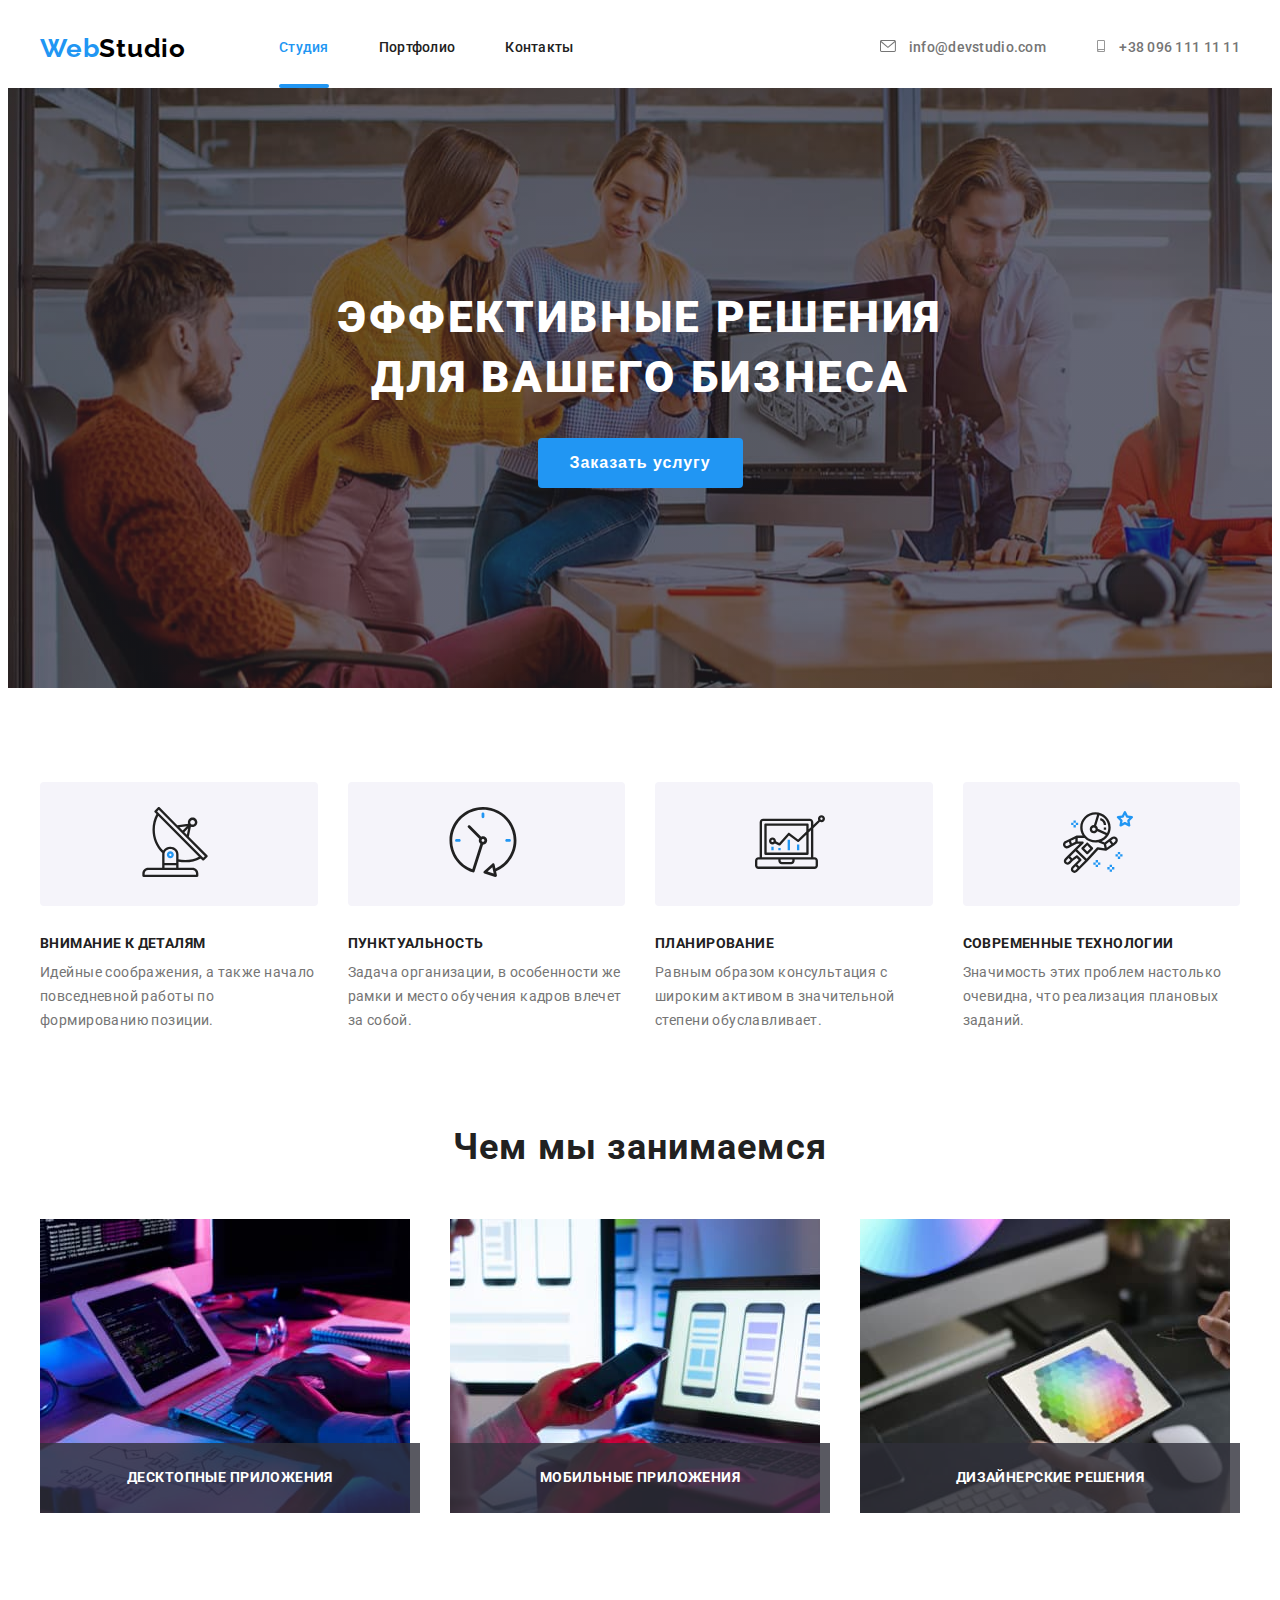
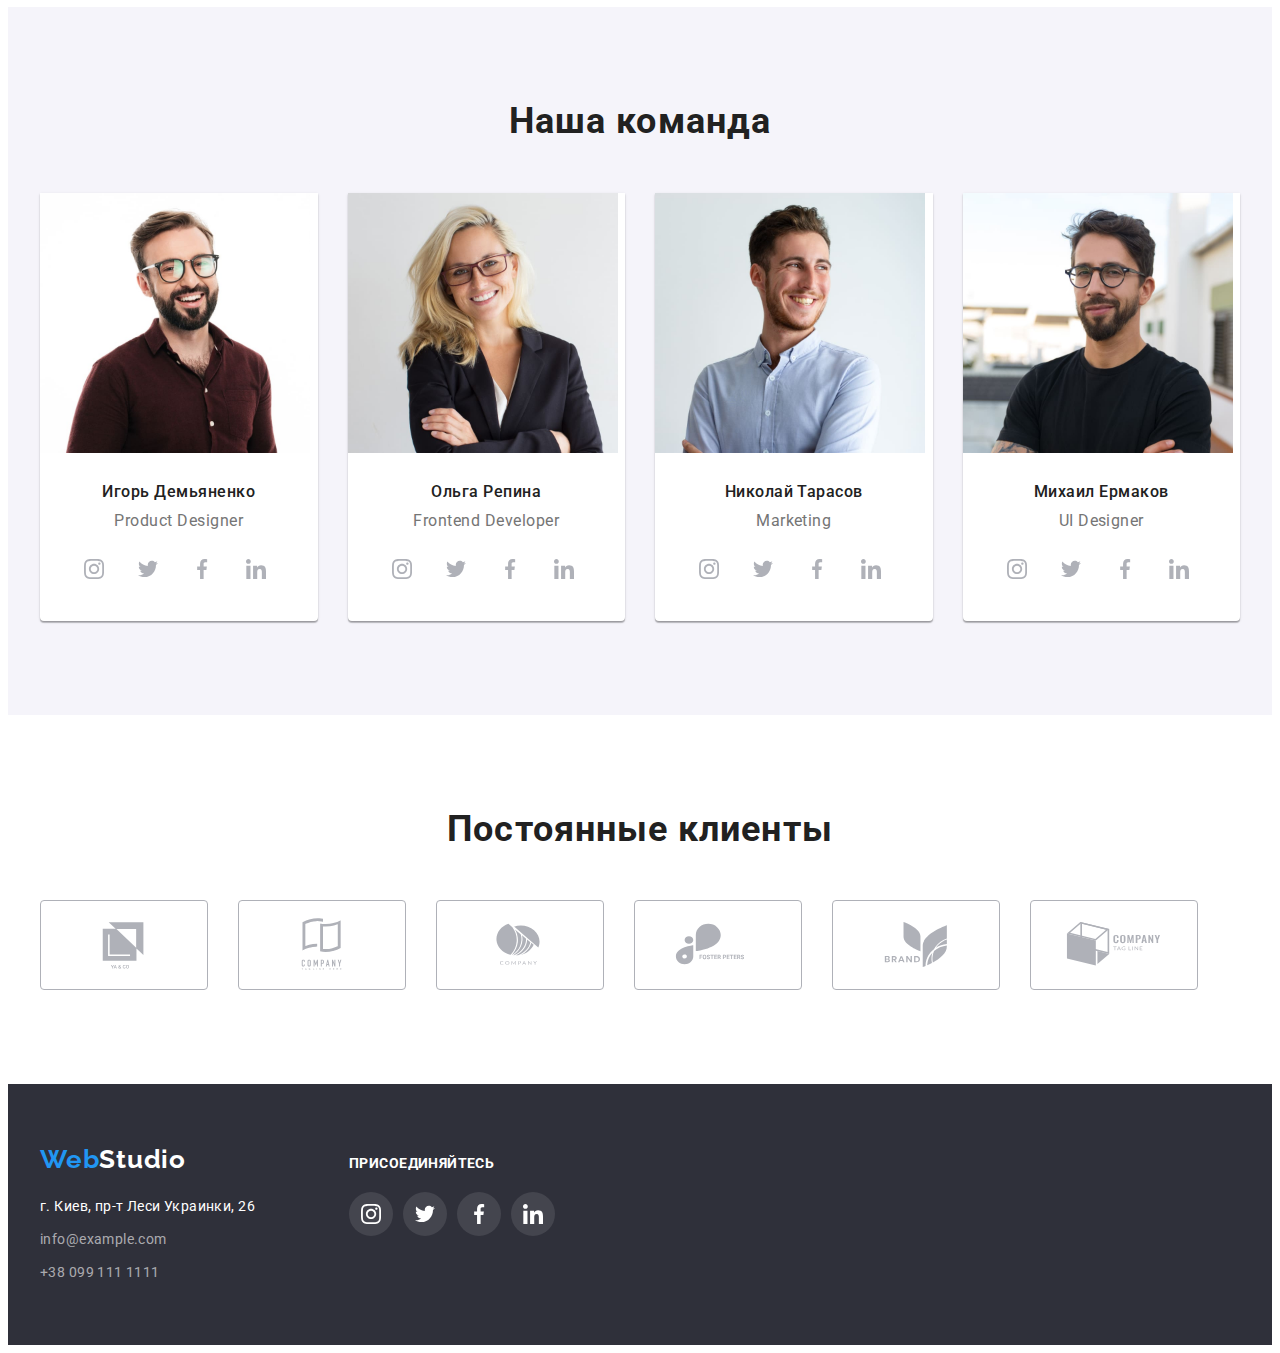
==== index.html @ bb85dee8 "hw-05-files" ====
<!DOCTYPE html>
<html lang="ru">
<head>
    <meta charset="UTF-8">
    <meta http-equiv="X-UA-Compatible" content="IE=edge">
    <meta name="viewport" content="width=device-width, initial-scale=1.0">
    <title>Document</title>
    <link rel="preconnect" href="https://fonts.googleapis.com">
    <link rel="preconnect" href="https://fonts.gstatic.com" crossorigin>
    <link href="https://fonts.googleapis.com/css2?family=Raleway:wght@700&family=Roboto:wght@400;500;700;900&display=swap"
        rel="stylesheet">
    <link rel="stylesheet" href="https://cdnjs.cloudflare.com/ajax/libs/modern-normalize/1.1.0/modern-normalize.min.css"
        integrity="sha512-wpPYUAdjBVSE4KJnH1VR1HeZfpl1ub8YT/NKx4PuQ5NmX2tKuGu6U/JRp5y+Y8XG2tV+wKQpNHVUX03MfMFn9Q=="
        crossorigin="anonymous" referrerpolicy="no-referrer" />
    <link rel="stylesheet" href="./css/styles.css">
</head>

<body>

    <header class="">
        <div class="container header-flex">
            <nav class="navigation">
                <a class="link logo logo-header" href="" lang="en"><span class="web">Web</span>Studio</a>
                <ul class="list list-nav">
                    <li class="list-nav-item"><a class="link nav-link transitions active" href="./index.html">Студия</a></li>
                    <li class="list-nav-item"><a class="link nav-link transitions" href="./portfolio.html">Портфолио</a></li>
                    <li class="list-nav-item"><a class="link nav-link transitions" href="">Контакты</a></li>
                </ul>
            </nav>
            <ul class="list list-contacts">
                <li class="list-contacts-item">
                    
                    <a class="link contacts-link transitions" href="mailto:info@devstudio.com">
                        <svg class="contacts-icon" width="16" height="12">
                            <use href="./images/sprite.svg#icon-envelope-1"></use>
                        </svg>
                        info@devstudio.com</a></li>
                <li class="list-contacts-item">
                    
                    <a class="link contacts-link transitions" href="tel:+380961111111">
                        <svg class="contacts-icon" width="10" height="12">
                            <use href="./images/sprite.svg#icon-smartphone-1"></use>
                        </svg>
                        +38 096 111 11 11</a></li>
            </ul>
        </div>
    </header>

    <main>

        <section class="hero">
            <h1 class="hero-title">Эффективные решения<br> для вашего бизнеса</h1>
            <button class="order-service" type="button" data-modal-open>Заказать услугу</button>
        </section>

        <section class="section">
            <div class="container">
                <h2 style="display:none">Особенности</h2>
                <ul class="list list-features">
                    <li class="list-features-item">
                        <div class="features-icon" >
                            <svg width="70" height="70">
                                <use href="./images/sprite.svg#icon-antenna-1-1"></use>
                            </svg>
                        </div>
                        <h3 class="list-features-title">Внимание к деталям</h3>
                        <p class="list-features-text">Идейные соображения, а также начало повседневной
                            работы по формированию позиции.</p>
                    </li>
                    <li class="list-features-item">
                        <div class="features-icon">
                            <svg width="70" height="70">
                                <use href="./images/sprite.svg#icon-clock-1-1"></use>
                            </svg>
                        </div>
                        <h3 class="list-features-title">Пунктуальность</h3>
                        <p class="list-features-text">Задача организации, в особенности же рамки
                            и место обучения кадров влечет за собой.</p>
                    </li>
                    <li class="list-features-item">
                        <div class="features-icon">
                            <svg width="70" height="70">
                                <use href="./images/sprite.svg#icon-diagram-1-1"></use>
                            </svg>
                        </div>
                        <h3 class="list-features-title">Планирование</h3>
                        <p class="list-features-text">Равным образом консультация с широким активом
                            в значительной степени обуславливает.</p>
                    </li>
                    <li class="list-features-item">
                        <div class="features-icon">
                            <svg width="70" height="70">
                                <use href="./images/sprite.svg#icon-astronaut-1-1"></use>
                            </svg>
                        </div>
                        <h3 class="list-features-title">Современные технологии</h3>
                        <p class="list-features-text">Значимость этих проблем настолько очевидна,
                            что реализация плановых заданий.</p>
                    </li>
                </ul>
            </div>
        </section>

        <section class="activities">
            <div class="container">
                <h2 class="activities-title">Чем мы занимаемся</h2>
                <ul class="list list-activities">
                    <li class="list-activities-item">
                        <img src="./images/whatwearedoing/img1.jpg" alt="Руки, котрорые пишут код"
                            width="370" height="294">
                        <div class="activities-label">Десктопные приложения</div>    
                    </li>
                    <li class="list-activities-item">
                        <img src="./images/whatwearedoing/img2.jpg" alt="Проверяют макет сайтя для телефона"
                            width="370" height="294">
                        <div class="activities-label">Мобильные приложения</div>
                    </li>
                    <li class="list-activities-item">
                        <img src="./images/whatwearedoing/img3.jpg" alt="Планшет, на котором цветной логотип"
                            width="370" height="294">
                        <div class="activities-label">Дизайнерские решения</div>
                    </li>
                </ul>
            </div>
        </section>

        <section class="ourteam section">
            <div class="container">
                <h2 class="ourteam-title">Наша команда</h2>
                <ul class="list list-ourteam">
                    <li class="list-ourteam-item">
                        <img src="./images/ourteam/img1.jpg" alt="Фото Игоря Демьяненко" width="270" height="260">
                        <h3 class="ourteam-name">Игорь Демьяненко</h3>
                        <p class="ourteam-profession" lang="en">Product Designer</p>
                        <ul class="ourteam-social-list list">
                            <li class="ourteam-social-item">
                                <a class="ourteam-social-link link transitions" href="">
                                    <svg class="ourteam-social-icon" width="20" height="20">
                                        <use class="transitions" href="./images/sprite.svg#icon-instagram-2-1"></use>
                                    </svg>
                                </a>       
                            </li>
                            <li class="ourteam-social-item">
                                <a class="ourteam-social-link link transitions" href="">
                                    <svg class="ourteam-social-icon" width="20" height="20">
                                        <use class="transitions" href="./images/sprite.svg#icon-twitter-1-1"></use>
                                    </svg>
                                </a>
                            </li>
                            <li class="ourteam-social-item">
                                <a class="ourteam-social-link link transitions" href="">
                                    <svg class="ourteam-social-icon" width="20" height="20">
                                        <use class="transitions" href="./images/sprite.svg#icon-facebook-1-1"></use>
                                    </svg>
                                </a>
                            </li>
                            <li class="ourteam-social-item">
                                <a class="ourteam-social-link link transitions" href="">
                                    <svg class="ourteam-social-icon" width="20" height="20">
                                        <use class="transitions" href="./images/sprite.svg#icon-linkedin-1-1"></use>
                                    </svg>
                                </a>
                            </li>
                        </ul>
                    </li>
                    <li class="list-ourteam-item">
                        <img src="./images/ourteam/img2.jpg" alt="Фото Ольги Репиной" width="270" height="260">
                        <h3 class="ourteam-name">Ольга Репина</h3>
                        <p class="ourteam-profession" lang="en">Frontend Developer</p>
                        <ul class="ourteam-social-list list">
                            <li class="ourteam-social-item">
                                <a class="ourteam-social-link link transitions" href="">
                                    <svg class="ourteam-social-icon" width="20" height="20">
                                        <use class="transitions" href="./images/sprite.svg#icon-instagram-2-1"></use>
                                    </svg>
                                </a>
                            </li>
                            <li class="ourteam-social-item">
                                <a class="ourteam-social-link link transitions" href="">
                                    <svg class="ourteam-social-icon" width="20" height="20">
                                        <use class="transitions" href="./images/sprite.svg#icon-twitter-1-1"></use>
                                    </svg>
                                </a>
                            </li>
                            <li class="ourteam-social-item">
                                <a class="ourteam-social-link link transitions" href="">
                                    <svg class="ourteam-social-icon" width="20" height="20">
                                        <use class="transitions" href="./images/sprite.svg#icon-facebook-1-1"></use>
                                    </svg>
                                </a>
                            </li>
                            <li class="ourteam-social-item">
                                <a class="ourteam-social-link link transitions" href="">
                                    <svg class="ourteam-social-icon" width="20" height="20">
                                        <use class="transitions" href="./images/sprite.svg#icon-linkedin-1-1"></use>
                                    </svg>
                                </a>
                            </li>
                        </ul>
                    </li>
                    <li class="list-ourteam-item">
                        <img src="./images/ourteam/img3.jpg" alt="Фото Николая Тарасова" width="270" height="260">
                        <h3 class="ourteam-name">Николай Тарасов</h3>
                        <p class="ourteam-profession" lang="en">Marketing</p>
                        <ul class="ourteam-social-list list">
                            <li class="ourteam-social-item">
                                <a class="ourteam-social-link link transitions" href="">
                                    <svg class="ourteam-social-icon" width="20" height="20">
                                        <use class="transitions" href="./images/sprite.svg#icon-instagram-2-1"></use>
                                    </svg>
                                </a>
                            </li>
                            <li class="ourteam-social-item">
                                <a class="ourteam-social-link link transitions" href="">
                                    <svg class="ourteam-social-icon" width="20" height="20">
                                        <use class="transitions" href="./images/sprite.svg#icon-twitter-1-1"></use>
                                    </svg>
                                </a>
                            </li>
                            <li class="ourteam-social-item">
                                <a class="ourteam-social-link link transitions" href="">
                                    <svg class="ourteam-social-icon" width="20" height="20">
                                        <use class="transitions" href="./images/sprite.svg#icon-facebook-1-1"></use>
                                    </svg>
                                </a>
                            </li>
                            <li class="ourteam-social-item">
                                <a class="ourteam-social-link link transitions" href="">
                                    <svg class="ourteam-social-icon" width="20" height="20">
                                        <use class="transitions" href="./images/sprite.svg#icon-linkedin-1-1"></use>
                                    </svg>
                                </a>
                            </li>
                        </ul>
                    </li>
                    <li class="list-ourteam-item">
                        <img src="./images/ourteam/img4.jpg" alt="Фото Михаила Ермакова" width="270" height="260">
                        <h3 class="ourteam-name">Михаил Ермаков</h3>
                        <p class="ourteam-profession" lang="en">UI Designer</p>
                        <ul class="ourteam-social-list list">
                            <li class="ourteam-social-item">
                                <a class="ourteam-social-link link transitions" href="">
                                    <svg class="ourteam-social-icon" width="20" height="20">
                                        <use class="transitions" href="./images/sprite.svg#icon-instagram-2-1"></use>
                                    </svg>
                                </a>
                            </li>
                            <li class="ourteam-social-item">
                                <a class="ourteam-social-link link transitions" href="">
                                    <svg class="ourteam-social-icon" width="20" height="20">
                                        <use class="transitions" href="./images/sprite.svg#icon-twitter-1-1"></use>
                                    </svg>
                                </a>
                            </li>
                            <li class="ourteam-social-item">
                                <a class="ourteam-social-link link transitions" href="">
                                    <svg class="ourteam-social-icon" width="20" height="20">
                                        <use class="transitions" href="./images/sprite.svg#icon-facebook-1-1"></use>
                                    </svg>
                                </a>
                            </li>
                            <li class="ourteam-social-item">
                                <a class="ourteam-social-link link transitions" href="">
                                    <svg class="ourteam-social-icon" width="20" height="20">
                                        <use class="transitions" href="./images/sprite.svg#icon-linkedin-1-1"></use>
                                    </svg>
                                </a>
                            </li>
                        </ul>
                    </li>
                </ul>
            </div>
        </section>

        <section class="section">
            <div class="container">
                <h2 class="clients-title">Постоянные клиенты</h2>
                <ul class="clients-list list">
                    <li class="clients-list-item">
                        <a class="clients-link link transitions" href="">
                            <svg class="clients-icon" width="106" height="60">
                                <use class="transitions" href="./images/sprite.svg#icon-Logo-6"></use>
                            </svg>
                        </a>
                    </li>
                    <li class="clients-list-item">
                        <a class="clients-link link transitions" href="">
                            <svg class="clients-icon" width="106" height="60">
                                <use class="transitions" href="./images/sprite.svg#icon-Logo-1-1"></use>
                            </svg>
                        </a>
                    </li>
                    <li class="clients-list-item">
                        <a class="clients-link link transitions" href="">
                            <svg class="clients-icon" width="106" height="60">
                                <use class="transitions" href="./images/sprite.svg#icon-Logo-2-1"></use>
                            </svg>
                        </a>
                    </li>
                    <li class="clients-list-item">
                        <a class="clients-link link transitions" href="">
                            <svg class="clients-icon" width="106" height="60">
                                <use class="transitions" href="./images/sprite.svg#icon-Logo-3-1"></use>
                            </svg>
                        </a>
                    </li>
                    <li class="clients-list-item">
                        <a class="clients-link link transitions" href="">
                            <svg class="clients-icon" width="106" height="60">
                                <use class="transitions" href="./images/sprite.svg#icon-Logo-4-1"></use>
                            </svg>
                        </a>
                    </li>
                    <li class="clients-list-item">
                        <a class="clients-link link transitions" href="">
                            <svg class="clients-icon" width="106" height="60">
                                <use class="transitions" href="./images/sprite.svg#icon-Logo-5-1"></use>
                            </svg>
                        </a>
                    </li>
                </ul>
            </div>
        </section>
    </main>

    <footer class="footer">
        <h2 style="display:none">Контакты<span lang="en">Webstudio</span></h2>
        <div class="container footer-flexcont">
        <div class="address">   
            <a class="link logo logo-footer" href="" lang="en"><span class="web">Web</span>Studio</a>
            <address class="footer-contacts">
                <ul class="list list-footer">
                    <li class="list-footer-item"><a class="link footer-address-link"
                            href="https://goo.gl/maps/6n3pDnKZSii65f8L8" target="_blank" rel="noreferrer noopener">
                            г. Киев, пр-т Леси Украинки, 26</a>
                    </li>
                    <li class="list-footer-item"><a class="link footer-contacts-link"
                            href="mailto:info@example.com">info@example.com</a>
                    </li>
                    <li class="list-footer-item"><a class="link footer-contacts-link" 
                            href="tel:+380991111111">+38 099 111 1111</a>
                    </li>
                </ul>
            </address>
        </div>

        <div class="webstudio-social">
            <h3 class="webstudio-social-title">Присоединяйтесь</h3>
            <ul class="webstudio-social-list list">
                <li class="webstudio-social-item">
                    <a class="webstudio-social-link link transitions" href="">
                        <svg class="webstudio-social-icon" width="20" height="20">
                            <use href="./images/sprite.svg#icon-instagram-2-1"></use>
                        </svg>
                    </a>
                </li>
                <li class="webstudio-social-item">
                    <a class="webstudio-social-link link transitions" href="">
                        <svg class="webstudio-social-icon" width="20" height="20">
                            <use href="./images/sprite.svg#icon-twitter-1-1"></use>
                        </svg>
                    </a>
                </li>
                <li class="webstudio-social-item">
                    <a class="webstudio-social-link link transitions" href="">
                        <svg class="webstudio-social-icon" width="20" height="20">
                            <use href="./images/sprite.svg#icon-facebook-1-1"></use>
                        </svg>
                    </a>
                </li>
                <li class="webstudio-social-item">
                    <a class="webstudio-social-link link transitions" href="">
                        <svg class="webstudio-social-icon" width="20" height="20">
                            <use href="./images/sprite.svg#icon-linkedin-1-1"></use>
                        </svg>
                    </a>
                </li>
            </ul>
        </div>
        </div>
    </footer>
    <div class="backdrop is-hidden" data-modal>
        <div class="modal-window">
            <button class="modal-button" type="button" data-modal-close>
                <svg class="modal-icon" width="18" height="18">
                    <use href="./images/sprite.svg#icon-close-black-opt"></use>
                </svg>
            </button>

        </div>
    </div>

<script src="./js/modal.js"></script>
</body>
</html>
---- css/styles.css ----
:root {
  --logo-web-color: #2196f3;
  --logo-studio-header-color: #000000;
  --logo-studio-footer-color: #ffffff;
  --main-title-color: #212121;
  --main-text-color: #757575;
  --accent-color: #2196f3;
  --darkbg-text-color: #ffffff;
  --first-bg-color: #2f303a;
  --second-bg-color: #f5f4fa;
  --icon-color: #afb1b8;
}

body {
  font-family: 'Roboto', sans-serif;
}

p,
h1,
h2,
h3,
h4,
h5,
h6 {
  margin-top: 0;
  margin-bottom: 0;
}

ul {
  margin-top: 0;
  margin-bottom: 0;
  padding-left: 0;
}

img {
  display: block;
  max-width: 100%;
  height: auto;
}

.link {
  text-decoration: none;
}

.list {
  list-style: none;
}

.section {
  padding-top: 94px;
  padding-bottom: 94px;
}

.container {
  width: 1200px;
  padding-left: 15px;
  padding-right: 15px;
  margin: 0 auto;
}

/*-----------header------------*/

.header {
  border-bottom: 1px solid #ececec;
}

.header-flex {
  display: flex;
  align-items: center;
}

.navigation {
  display: flex;
  align-items: center;
}

.list-nav {
  display: flex;
}

.list-contacts {
  display: flex;
  margin-left: auto;
}

.list-nav-item:not(:last-child) {
  margin-right: 50px;
}

.contacts-icon {
  margin-right: 10px;
  fill: currentColor;
}

.list-contacts-item:not(:last-child) {
  margin-right: 50px;
}

.logo {
  display: block;
  margin-right: 93px;
  font-family: Raleway, sans-serif;
  font-weight: 700;
  font-size: 26px;
  line-height: 1.19;
  letter-spacing: 0.03em;
}

.logo-header {
  color: var(--logo-studio-header-color);
}

.web {
  color: var(--logo-web-color);
}

.nav-link,
.contacts-link {
  display: block;
  padding-top: 32px;
  padding-bottom: 32px;
  font-weight: 500;
  font-size: 14px;
  line-height: 1.14;
  letter-spacing: 0.02em;
  color: var(--main-title-color);
}

.contacts-link {
  color: var(--main-text-color);
}

.nav-link:hover,
.nav-link:focus {
  color: var(--accent-color);
}

.contacts-link:hover,
.contacts-link:focus {
  color: var(--accent-color);
}

a.active {
  position: relative;
  color: var(--accent-color);
}

a.active::after {
  content: '';
  display: block;
  position: absolute;
  left: 0;
  bottom: 0;
  width: 100%;
  height: 4px;
  background-color: var(--accent-color);
  border-radius: 2px;
}

.transitions {
  transition-property: background-color, color, box-shadow, fill, border-color;
  transition-duration: 250ms;
  transition-timing-function: cubic-bezier(0.4, 0, 0.2, 1);
}

/*------------main---section-hero-------------*/

.hero {
  padding-top: 200px;
  padding-bottom: 200px;
  text-align: center;
  background-image: linear-gradient(rgba(47, 48, 58, 0.4), rgba(47, 48, 58, 0.4)),
    url(../images/hero/hero-img-opt.jpg);
}

.hero,
.footer {
  background-color: var(--first-bg-color);
}

.hero-title {
  font-weight: 900;
  font-size: 44px;
  line-height: 1.36;
  letter-spacing: 0.06em;
  text-transform: uppercase;
  color: var(--darkbg-text-color);
}

.order-service {
  margin-top: 30px;
  padding: 10px 32px;
  border: 0px;
  border-radius: 4px;
  font-weight: 700;
  font-size: 16px;
  line-height: 1.87;
  letter-spacing: 0.06em;
  background: var(--accent-color);
  color: #ffffff;
}

/*-----------main---section-features-------------*/

.list-features {
  display: flex;
  margin-right: -30px;
}

.list-features-item {
  flex-basis: calc(100% / 4 - 30px);
}

.list-features-item {
  margin-right: 30px;
}

.features-icon {
  padding: 25px 100px;
  background-color: var(--second-bg-color);
  border-radius: 4px;
}

.list-features-title {
  margin-top: 30px;
  font-weight: 700;
  font-size: 14px;
  line-height: 1.14;
  letter-spacing: 0.03em;
  text-transform: uppercase;
  color: var(--main-title-color);
}

.list-features-text {
  margin-top: 10px;
  font-weight: 400;
  font-size: 14px;
  line-height: 1.71;
  letter-spacing: 0.03em;
  color: var(--main-text-color);
}

/*-----------main---sections---activities & ourteam------------*/

.activities {
  padding-bottom: 94px;
}

.list-activities {
  display: flex;
  margin-right: -30px;
}

.list-activities-item {
  position: relative;
  flex-basis: calc(100% / 3 - 30px);
  margin-right: 30px;
}

.activities-label {
  position: absolute;
  width: 100%;
  left: 0;
  bottom: 0;
  padding-top: 27px;
  padding-bottom: 27px;
  font-weight: 700;
  font-size: 14px;
  line-height: 1.14;
  text-align: center;
  letter-spacing: 0.03em;
  text-transform: uppercase;
  color: var(--darkbg-text-color);
  background-color: rgba(47, 48, 58, 0.8);
}

.activities-title,
.ourteam-title,
.clients-title {
  margin-bottom: 50px;
  text-align: center;
  font-weight: 700;
  font-size: 36px;
  line-height: 1.16;
  letter-spacing: 0.03em;
  color: var(--main-title-color);
}

.ourteam {
  background-color: var(--second-bg-color);
}

.list-ourteam {
  display: flex;
  margin-right: -30px;
}

.list-ourteam-item {
  flex-basis: calc(100% / 4 - 30px);
  margin-right: 30px;
  padding-bottom: 30px;
  background-color: #ffffff;
  text-align: center;
  box-shadow: 0px 1px 3px rgba(0, 0, 0, 0.12), 0px 1px 1px rgba(0, 0, 0, 0.14),
    0px 2px 1px rgba(0, 0, 0, 0.2);
  border-radius: 0px 0px 4px 4px;
}

.ourteam-name {
  margin-top: 30px;
  font-weight: 500;
  font-size: 16px;
  line-height: 1.18;
  letter-spacing: 0.03em;
  color: var(--main-title-color);
}

.ourteam-profession {
  margin-top: 10px;
  font-weight: 400;
  font-size: 16px;
  line-height: 1.18;
  letter-spacing: 0.03em;
  color: var(--main-text-color);
}
.ourteam-social-list {
  display: flex;
  align-items: center;
  margin-top: 16px;
  padding-left: 32px;
  padding-right: 32px;
}

.ourteam-social-link {
  display: block;
  padding: 12px;
  border-radius: 50%;
}

.ourteam-social-item:not(:last-child) {
  margin-right: 10px;
}

.ourteam-social-icon {
  display: block;
  fill: var(--icon-color);
}

.ourteam-social-link:hover,
.ourteam-social-link:focus,
.ourteam-social-link:hover use,
.ourteam-social-link:focus use {
  background-color: var(--accent-color);
  fill: var(--darkbg-text-color);
}

/* -------------main--------section-clients------------- */

.clients-list {
  display: flex;
  flex-wrap: wrap;
  margin-right: -30px;
}
.clients-list-item {
  margin-right: 30px;
}
.clients-link {
  display: block;
  padding: 14px 30px;
  border: 1px solid var(--icon-color);
  border-radius: 4px;
}

.clients-icon {
  display: block;
  fill: var(--icon-color);
}

.clients-link:hover,
.clients-link:focus,
.clients-link:hover use,
.clients-link:focus use {
  border-color: var(--accent-color);
  fill: var(--accent-color);
}

/*-------portfolio-page-------- */

.portfolio-filter {
  display: flex;
  justify-content: center;
}

.filter-item:not(:last-child) {
  margin-right: 8px;
}

.portfolio-button {
  padding: 6px 22px;
  font-weight: 500;
  font-size: 16px;
  line-height: 1.62;
  letter-spacing: 0.03em;
  color: var(--main-title-color);
  background-color: var(--second-bg-color);
  border: 0px;
  border-radius: 4px;
}

.portfolio-button:hover,
.portfolio-button:focus {
  background-color: var(--accent-color);
  color: var(--darkbg-text-color);
  box-shadow: 0px 3px 1px rgba(0, 0, 0, 0.1), 0px 1px 2px rgba(0, 0, 0, 0.08),
    0px 2px 2px rgba(0, 0, 0, 0.12);
}

.portfolio-works {
  display: flex;
  flex-wrap: wrap;
  margin-top: 50px;
  margin-right: -30px;
  margin-bottom: -30px;
}

.works-item {
  flex-basis: calc(100% / 3 - 30px);
  margin-right: 30px;
  margin-bottom: 30px;
}

.works-link {
  display: block;
}

.works-link:hover,
.works-link:focus {
  box-shadow: 0px 1px 1px rgba(0, 0, 0, 0.12), 0px 4px 4px rgba(0, 0, 0, 0.06),
    1px 4px 6px rgba(0, 0, 0, 0.16);
}

.works-link:hover .works-overlay,
.works-link:focus .works-overlay {
  top: 0;
}

.card-thumb {
  position: relative;
  overflow: hidden;
}

.works-overlay {
  position: absolute;
  width: 100%;
  height: 100%;
  left: 0;
  top: 100%;
  overflow: auto;
  padding: 63px 24px;
  font-weight: 400;
  font-size: 18px;
  line-height: 1.56;
  color: var(--darkbg-text-color);
  background-color: rgba(33, 150, 243, 0.9);
  transition: top 250ms cubic-bezier(0.4, 0, 0.2, 1);
}

.card-text {
  padding: 20px 24px;
  border-left: 1px solid #eeeeee;
  border-right: 1px solid #eeeeee;
  border-bottom: 1px solid #eeeeee;
}

.works-title {
  font-weight: 700;
  font-size: 18px;
  line-height: 2;
  letter-spacing: 0.06em;
  color: var(--main-title-color);
}

.works-text {
  margin-top: 4px;
  font-weight: 400;
  font-size: 16px;
  line-height: 1.87;
  letter-spacing: 0.03em;
  color: var(--main-text-color);
}

/*------------footer-styles--------*/

.footer-flexcont {
  display: flex;
}

.address {
  margin-right: 70px;
  padding-top: 60px;
  padding-bottom: 60px;
}

.logo-footer {
  color: var(--logo-studio-footer-color);
}

.footer-contacts {
  margin-top: 20px;
  font-style: normal;
  font-weight: 400;
  font-size: 14px;
  line-height: 1.71;
  letter-spacing: 0.03em;
}

.list-footer-item:not(:first-child) {
  margin-top: 9px;
}

.footer-address-link {
  color: var(--darkbg-text-color);
}
.footer-contacts-link {
  color: rgba(255, 255, 255, 0.6);
}

.webstudio-social {
  padding-top: 72px;
}

.webstudio-social-title {
  font-weight: 700;
  font-size: 14px;
  line-height: 1.14;
  letter-spacing: 0.03em;
  text-transform: uppercase;
  color: var(--darkbg-text-color);
}

.webstudio-social-list {
  display: flex;
  margin-top: 20px;
}

.webstudio-social-item:not(:last-child) {
  margin-right: 10px;
}

.webstudio-social-link {
  display: block;
  padding: 12px;
  fill: var(--darkbg-text-color);
  background: rgba(255, 255, 255, 0.1);
  border-radius: 50%;
}

.webstudio-social-icon {
  display: block;
}

.webstudio-social-link:hover,
.webstudio-social-link:focus {
  background-color: var(--accent-color);
}

/*-------------backdrop---and---modal-window---------*/

.backdrop {
  position: fixed;
  top: 0;
  left: 0;
  width: 100vw;
  height: 100vh;
  background-color: rgba(0, 0, 0, 0.2);
}

.modal-window {
  position: absolute;
  top: 50%;
  left: 50%;
  width: 528px;
  min-height: 581px;
  transform: translate(-50%, -50%);
  background-color: #ffffff;
  box-shadow: 0px 1px 3px rgba(0, 0, 0, 0.12), 0px 1px 1px rgba(0, 0, 0, 0.14),
    0px 2px 1px rgba(0, 0, 0, 0.2);
  border-radius: 4px;
}

.modal-button {
  display: block;
  position: absolute;
  top: 8px;
  right: 8px;
  padding: 6px;
  background: #ffffff;
  border: 1px solid rgba(0, 0, 0, 0.1);
  border-radius: 50%;
}

.modal-icon {
  display: block;
}
.is-hidden {
  opacity: 0;
  pointer-events: none;
  visibility: hidden;
}
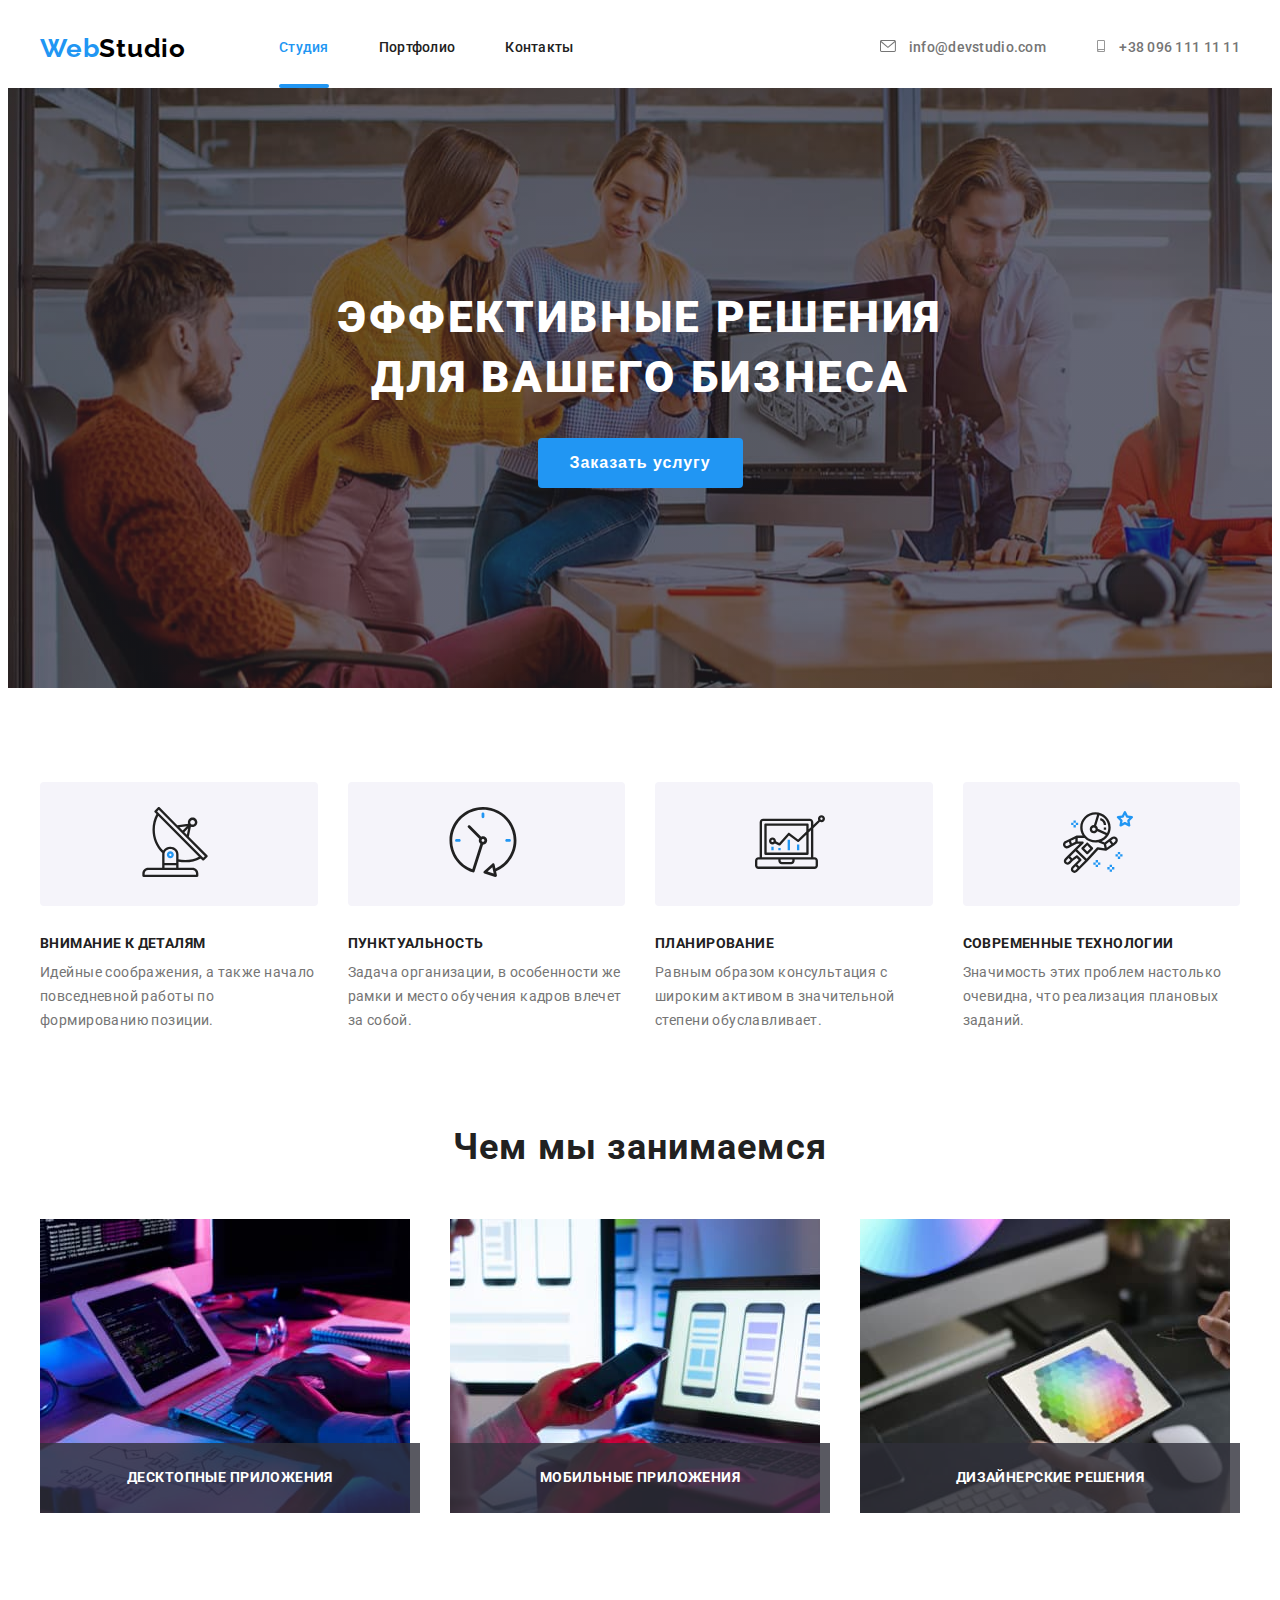
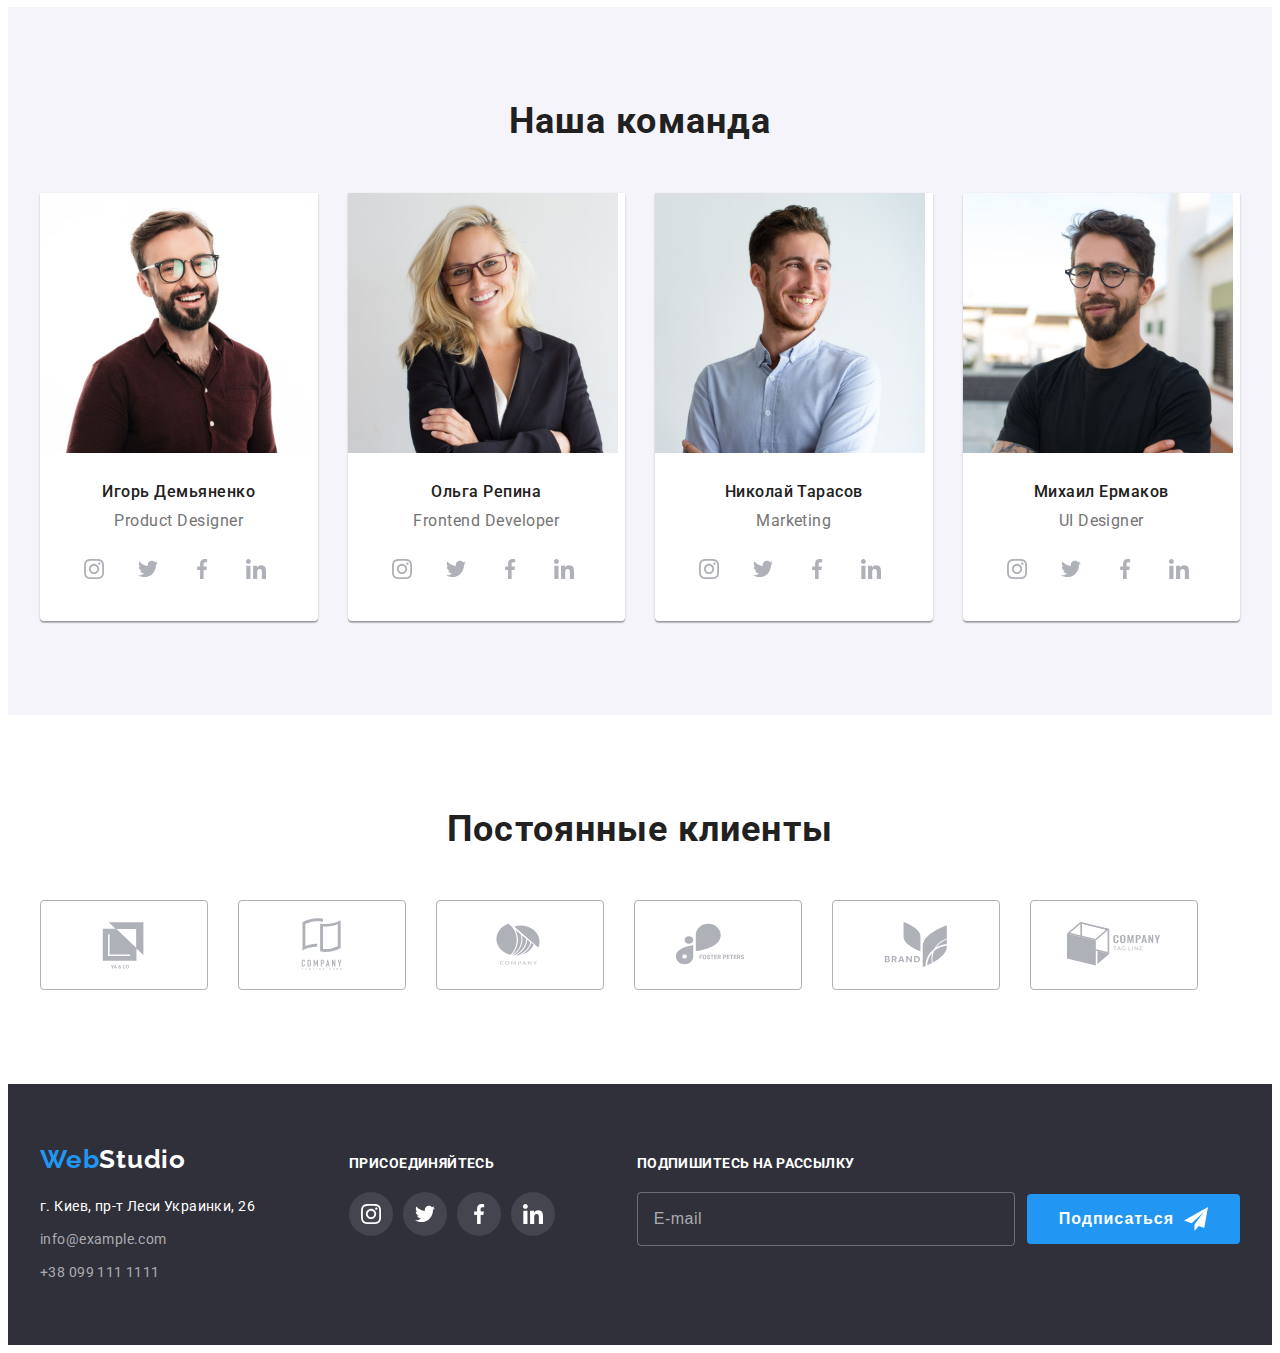
==== commit 14a64a58: "footer-form" ====
--- a/index.html
+++ b/index.html
@@ -50,7 +50,7 @@
 
         <section class="hero">
             <h1 class="hero-title">Эффективные решения<br> для вашего бизнеса</h1>
-            <button class="order-service" type="button" data-modal-open>Заказать услугу</button>
+            <button class="order-service transitions" type="button" data-modal-open>Заказать услугу</button>
         </section>
 
         <section class="section">
@@ -324,69 +324,141 @@
     </main>
 
     <footer class="footer">
-        <h2 style="display:none">Контакты<span lang="en">Webstudio</span></h2>
+        <h2 style="display: none">Контакты<span lang="en">Webstudio</span></h2>
         <div class="container footer-flexcont">
-        <div class="address">   
-            <a class="link logo logo-footer" href="" lang="en"><span class="web">Web</span>Studio</a>
-            <address class="footer-contacts">
-                <ul class="list list-footer">
-                    <li class="list-footer-item"><a class="link footer-address-link"
-                            href="https://goo.gl/maps/6n3pDnKZSii65f8L8" target="_blank" rel="noreferrer noopener">
-                            г. Киев, пр-т Леси Украинки, 26</a>
-                    </li>
-                    <li class="list-footer-item"><a class="link footer-contacts-link"
-                            href="mailto:info@example.com">info@example.com</a>
-                    </li>
-                    <li class="list-footer-item"><a class="link footer-contacts-link" 
-                            href="tel:+380991111111">+38 099 111 1111</a>
-                    </li>
-                </ul>
-            </address>
-        </div>
-
-        <div class="webstudio-social">
-            <h3 class="webstudio-social-title">Присоединяйтесь</h3>
-            <ul class="webstudio-social-list list">
-                <li class="webstudio-social-item">
-                    <a class="webstudio-social-link link transitions" href="">
-                        <svg class="webstudio-social-icon" width="20" height="20">
-                            <use href="./images/sprite.svg#icon-instagram-2-1"></use>
-                        </svg>
-                    </a>
-                </li>
-                <li class="webstudio-social-item">
-                    <a class="webstudio-social-link link transitions" href="">
-                        <svg class="webstudio-social-icon" width="20" height="20">
-                            <use href="./images/sprite.svg#icon-twitter-1-1"></use>
-                        </svg>
-                    </a>
-                </li>
-                <li class="webstudio-social-item">
-                    <a class="webstudio-social-link link transitions" href="">
-                        <svg class="webstudio-social-icon" width="20" height="20">
-                            <use href="./images/sprite.svg#icon-facebook-1-1"></use>
-                        </svg>
-                    </a>
-                </li>
-                <li class="webstudio-social-item">
-                    <a class="webstudio-social-link link transitions" href="">
-                        <svg class="webstudio-social-icon" width="20" height="20">
-                            <use href="./images/sprite.svg#icon-linkedin-1-1"></use>
-                        </svg>
-                    </a>
-                </li>
-            </ul>
-        </div>
+            <div class="address">   
+                <a class="link logo logo-footer" href="" lang="en"><span class="web">Web</span>Studio</a>
+                <address class="footer-contacts">
+                    <ul class="list list-footer">
+                        <li class="list-footer-item"><a class="link footer-address-link"
+                                href="https://goo.gl/maps/6n3pDnKZSii65f8L8" target="_blank" rel="noreferrer noopener">
+                                г. Киев, пр-т Леси Украинки, 26</a>
+                        </li>
+                        <li class="list-footer-item"><a class="link footer-contacts-link"
+                                href="mailto:info@example.com">info@example.com</a>
+                        </li>
+                        <li class="list-footer-item"><a class="link footer-contacts-link" 
+                                href="tel:+380991111111">+38 099 111 1111</a>
+                        </li>
+                    </ul>
+                </address>
+            </div>
+
+            <div class="webstudio-social">
+                <h3 class="webstudio-social-title">Присоединяйтесь</h3>
+                <ul class="webstudio-social-list list">
+                    <li class="webstudio-social-item">
+                        <a class="webstudio-social-link link transitions" href="">
+                            <svg class="webstudio-social-icon" width="20" height="20">
+                                <use href="./images/sprite.svg#icon-instagram-2-1"></use>
+                            </svg>
+                        </a>
+                    </li>
+                    <li class="webstudio-social-item">
+                        <a class="webstudio-social-link link transitions" href="">
+                            <svg class="webstudio-social-icon" width="20" height="20">
+                                <use href="./images/sprite.svg#icon-twitter-1-1"></use>
+                            </svg>
+                        </a>
+                    </li>
+                    <li class="webstudio-social-item">
+                        <a class="webstudio-social-link link transitions" href="">
+                            <svg class="webstudio-social-icon" width="20" height="20">
+                                <use href="./images/sprite.svg#icon-facebook-1-1"></use>
+                            </svg>
+                        </a>
+                    </li>
+                    <li class="webstudio-social-item">
+                        <a class="webstudio-social-link link transitions" href="">
+                            <svg class="webstudio-social-icon" width="20" height="20">
+                                <use href="./images/sprite.svg#icon-linkedin-1-1"></use>
+                            </svg>
+                        </a>
+                    </li>
+                </ul>
+            </div>
+
+            <div class="subscribe">
+                <form class="footer-form" action="#">
+                    <b class="footer-form-title">Подпишитесь на рассылку</b>
+                    <div class="subscribe-field">
+                        <input class="footer-form-input" type="email" name="subscribe-email" placeholder="E-mail"> 
+                        <button class="footer-form-btn order-service transitions" type="submit"><span>Подписаться</span>
+                            <svg class="footer-form-icon" width="24" height="24">
+                                <use href="./images/sprite.svg#icon-icon-send-1"></use>
+                            </svg>
+                        </button>
+                    </div>
+                    
+                </form>
+
+            </div>
+
         </div>
     </footer>
+
     <div class="backdrop is-hidden" data-modal>
         <div class="modal-window">
-            <button class="modal-button" type="button" data-modal-close>
-                <svg class="modal-icon" width="18" height="18">
+            <button class="modal-close-button" type="button" data-modal-close>
+                <svg class="modal-close-icon" width="18" height="18">
                     <use href="./images/sprite.svg#icon-close-black-opt"></use>
                 </svg>
             </button>
 
+            <form action="#">
+                <b class="form-title">Оставьте свои данные, мы вам перезвоним</b>
+
+                <label class="modal-label modal-input-label">
+                    Имя
+                    <div class="modal-input-field">
+                        <input class="modal-input transitions" type="text" name="person">
+                        <svg class="modal-input-icon transitions" width="12" height="12">
+                            <use href="./images/sprite.svg#icon-person-1"></use>
+                        </svg>
+                    </div>   
+                </label>
+
+                <label class="modal-label modal-input-label">
+                    Телефон
+                    <div class="modal-input-field">
+                        <input class="modal-input transitions" type="tel" name="phone">
+                        <svg class="modal-input-icon transitions" width="13" height="13">
+                            <use href="./images/sprite.svg#icon-phone-1"></use>
+                        </svg>
+                    </div>   
+                </label>
+
+                <label class="modal-label modal-input-label">
+                    Почта
+                    <div class="modal-input-field">
+                        <input class="modal-input transitions" type="email" name="email">
+                        <svg class="modal-input-icon transitions" width="15" height="12">
+                            <use href="./images/sprite.svg#icon-email-1"></use>
+                        </svg>
+                    </div>
+                </label>
+
+                <label class="modal-label modal-message-label">
+                    Комментарий
+                    <textarea class="modal-message-field transitions" name="comment" placeholder="Введите текст"></textarea>
+                </label>
+
+                <label class="modal-checkbox">
+                    <input class="policy-checkbox visually-hidden" type="checkbox" name="policy">
+                    <div class="checkbox-wraper">
+                        <svg class="modal-checkbox-icon transitions" width="12" height="8">
+                            <use href="./images/sprite.svg#icon-check-1"></use>
+                        </svg>
+                        <span class="checkbox-text checkbox-text-decor">Соглашаюсь с рассылкой и принимаю 
+                            <a href="" class="policy-link checkbox-text-decor">Условия договора</a>
+                        </span>
+                    </div>     
+                </label>
+
+                <button class="modal-form-btn order-service transitions" 
+                        type="submit" data-modal-open>Отправить</button>
+            </form>
+
         </div>
     </div>
 
--- a/css/styles.css
+++ b/css/styles.css
@@ -9,6 +9,7 @@
   --first-bg-color: #2f303a;
   --second-bg-color: #f5f4fa;
   --icon-color: #afb1b8;
+  --main-btn-hover-bg-color: #188ce8;
 }
 
 body {
@@ -56,6 +57,17 @@
   padding-left: 15px;
   padding-right: 15px;
   margin: 0 auto;
+}
+
+.visually-hidden {
+  position: absolute;
+  width: 1px;
+  height: 1px;
+  margin: -1px;
+  padding: 0;
+  overflow: hidden;
+  border: 0;
+  clip: rect(0 0 0 0);
 }
 
 /*-----------header------------*/
@@ -198,6 +210,11 @@
   letter-spacing: 0.06em;
   background: var(--accent-color);
   color: #ffffff;
+}
+.order-service:hover,
+.order-service:focus {
+  background-color: var(--main-btn-hover-bg-color);
+  box-shadow: 0px 4px 4px rgba(0, 0, 0, 0.15);
 }
 
 /*-----------main---section-features-------------*/
@@ -525,11 +542,13 @@
   color: rgba(255, 255, 255, 0.6);
 }
 
-.webstudio-social {
+.webstudio-social,
+.subscribe {
   padding-top: 72px;
 }
 
-.webstudio-social-title {
+.webstudio-social-title,
+.footer-form-title {
   font-weight: 700;
   font-size: 14px;
   line-height: 1.14;
@@ -562,6 +581,50 @@
 .webstudio-social-link:hover,
 .webstudio-social-link:focus {
   background-color: var(--accent-color);
+}
+
+.subscribe {
+  margin-left: auto;
+}
+
+.footer-form-title {
+  display: block;
+  margin-bottom: 20px;
+}
+
+.subscribe-field {
+  display: flex;
+  align-items: center;
+}
+
+.footer-form-input {
+  margin-right: 12px;
+  padding-left: 16px;
+  width: 358px;
+  height: 50px;
+  color: #ffffff;
+  background-color: transparent;
+  border: 1px solid rgba(255, 255, 255, 0.3);
+  border-radius: 4px;
+  outline: none;
+}
+
+.footer-form-input::placeholder {
+  font-weight: 400;
+  font-size: 16px;
+  line-height: 1.25;
+  letter-spacing: 0.03em;
+  color: rgba(255, 255, 255, 0.6);
+}
+
+.footer-form-btn {
+  margin-top: 0px;
+  display: flex;
+  align-items: center;
+}
+
+.footer-form-icon {
+  margin-left: 10px;
 }
 
 /*-------------backdrop---and---modal-window---------*/
@@ -581,6 +644,7 @@
   left: 50%;
   width: 528px;
   min-height: 581px;
+  padding: 40px;
   transform: translate(-50%, -50%);
   background-color: #ffffff;
   box-shadow: 0px 1px 3px rgba(0, 0, 0, 0.12), 0px 1px 1px rgba(0, 0, 0, 0.14),
@@ -588,7 +652,7 @@
   border-radius: 4px;
 }
 
-.modal-button {
+.modal-close-button {
   display: block;
   position: absolute;
   top: 8px;
@@ -599,9 +663,137 @@
   border-radius: 50%;
 }
 
-.modal-icon {
-  display: block;
-}
+.modal-close-icon {
+  display: block;
+}
+
+.modal-close-button:hover use,
+.modal-close-button:focus use {
+  fill: var(--accent-color);
+}
+
+.form-title {
+  display: block;
+  margin-bottom: 12px;
+  font-size: 20px;
+  line-height: 1.15;
+  text-align: center;
+  letter-spacing: 0.03em;
+  color: var(--main-title-color);
+}
+
+.modal-input-label {
+  display: block;
+  margin-bottom: 10px;
+}
+
+.modal-label {
+  font-weight: 400;
+  font-size: 12px;
+  line-height: 1.16;
+  letter-spacing: 0.01em;
+  color: var(--main-text-color);
+}
+
+.modal-input-field {
+  position: relative;
+  margin-top: 4px;
+}
+
+.modal-input {
+  display: block;
+  width: 100%;
+  padding: 12px 42px;
+  border: 1px solid rgba(33, 33, 33, 0.2);
+  border-radius: 4px;
+}
+.modal-input-icon {
+  display: block;
+  position: absolute;
+  top: 50%;
+  left: 20px;
+  transform: translate(-50%, -50%);
+}
+
+.modal-input:focus,
+.modal-message-field:focus {
+  border-color: var(--accent-color);
+  outline: none;
+}
+
+.modal-input:focus + .modal-input-icon {
+  fill: var(--accent-color);
+}
+
+.modal-message-label {
+  display: block;
+  margin-bottom: 20px;
+}
+
+.modal-message-field {
+  display: block;
+  resize: none;
+  margin-top: 4px;
+  padding: 12px 16px;
+  width: 100%;
+  height: 120px;
+  border: 1px solid rgba(33, 33, 33, 0.2);
+  border-radius: 4px;
+}
+
+.modal-message-field::placeholder {
+  font-family: Roboto;
+  font-weight: 400;
+  font-size: 12px;
+  line-height: 1.16;
+  letter-spacing: 0.01em;
+  color: rgba(117, 117, 117, 0.5);
+}
+
+.modal-checkbox {
+  display: block;
+  margin-bottom: 30px;
+}
+
+.policy-checkbox:focus + .checkbox-wraper .modal-checkbox-icon {
+  background-color: var(--accent-color);
+  border: none;
+}
+
+.checkbox-wraper {
+  display: flex;
+  align-items: center;
+}
+
+.modal-checkbox-icon {
+  margin-right: 8px;
+  width: 16px;
+  height: 15px;
+  border: 2px solid #212121;
+  border-radius: 2px;
+}
+
+.checkbox-text-decor {
+  font-weight: 400;
+  font-size: 14px;
+  line-height: 1.71;
+  letter-spacing: 0.03em;
+}
+
+.checkbox-text {
+  color: #757575;
+}
+
+.policy-link {
+  color: var(--accent-color);
+}
+
+.modal-form-btn {
+  display: block;
+  margin: 0 auto;
+  padding: 10px 55px;
+}
+
 .is-hidden {
   opacity: 0;
   pointer-events: none;
